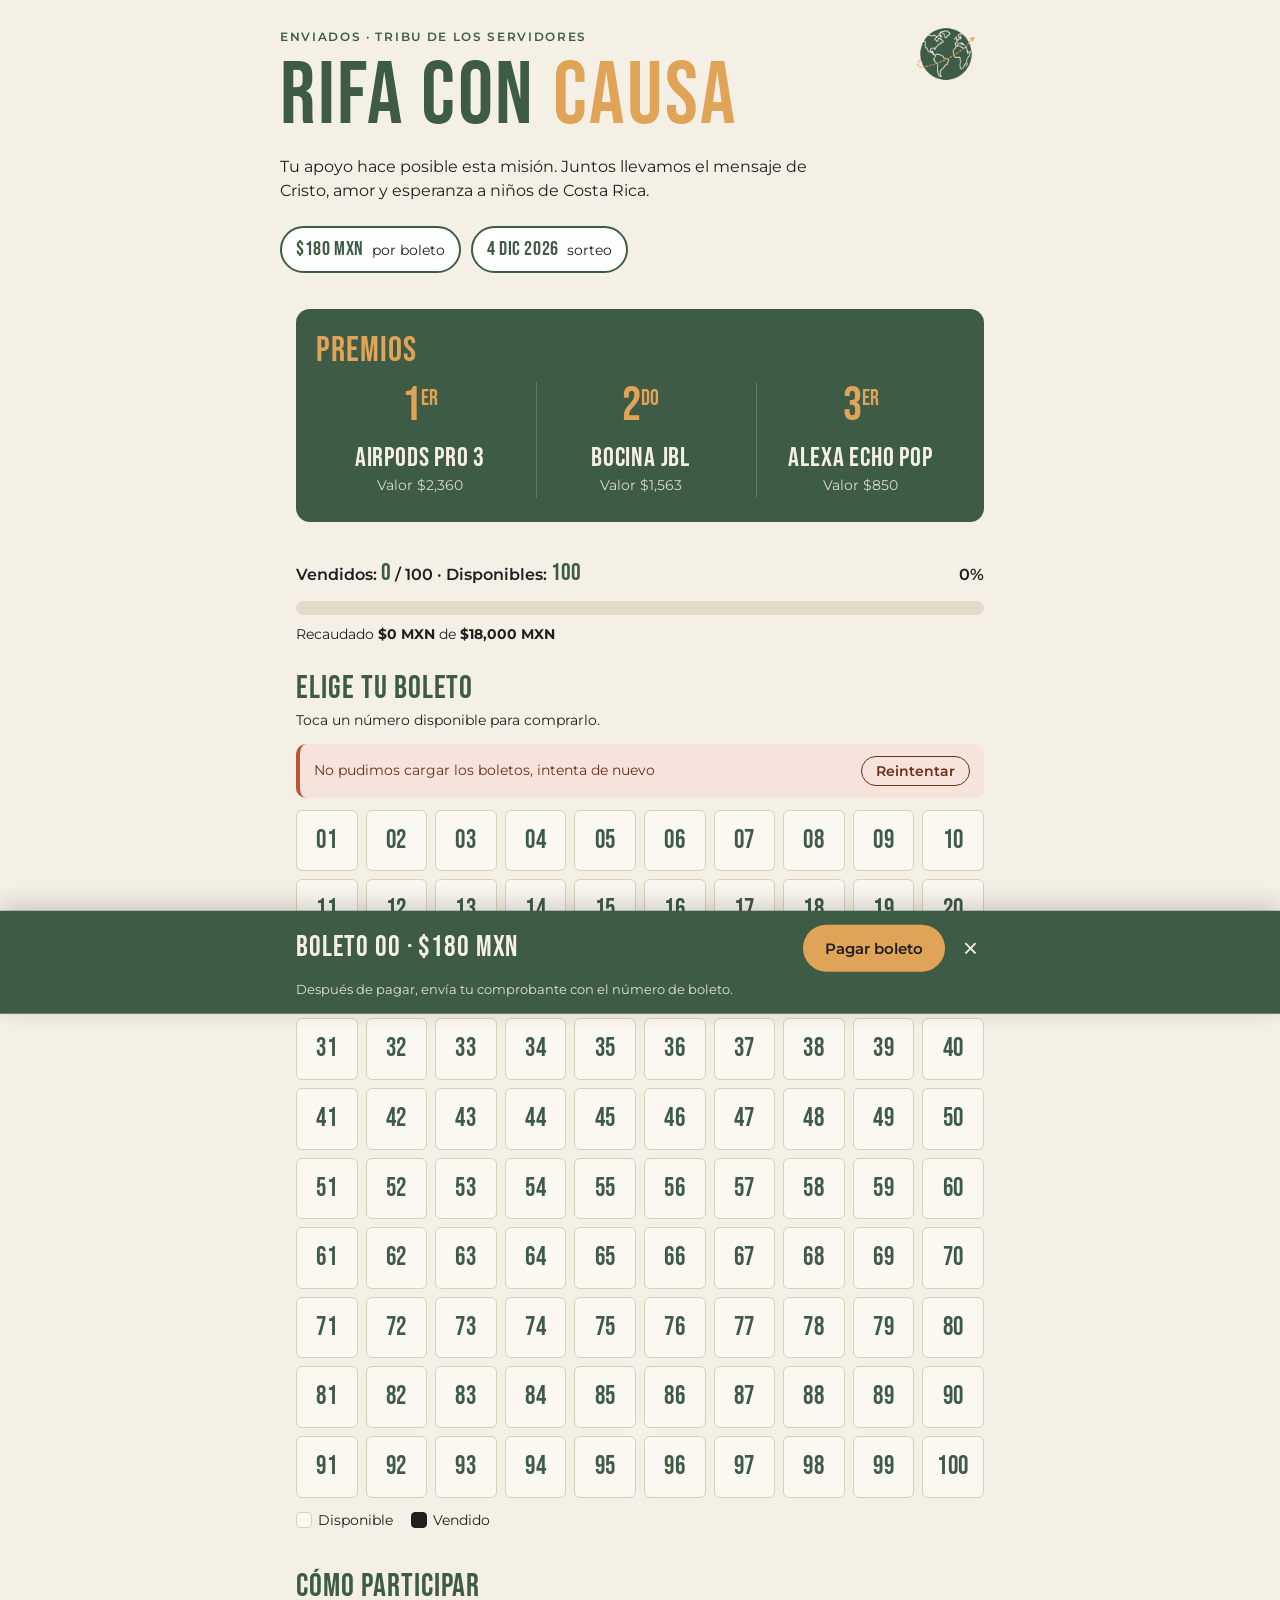
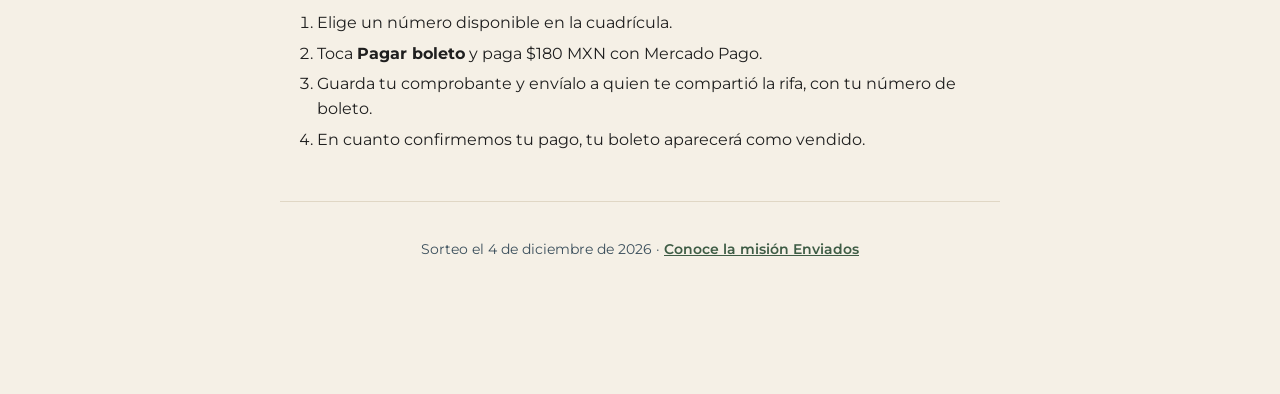
==== rifa/index.html @ 087f81c8 "Rifa con causa: página pública, panel de admin y Apps Script Co-Authored-By: Claude Opus 5.5 <norepl" ====
<!DOCTYPE html>
<html lang="es-MX">
<head>
  <meta charset="UTF-8">
  <meta name="viewport" content="width=device-width, initial-scale=1">
  <title>Rifa con causa | Enviados</title>
  <meta name="description" content="Compra tu boleto y apoya la misión Enviados a Costa Rica. Sorteo el 4 de diciembre de 2026.">
  <meta name="theme-color" content="#3E5C45">

  <link rel="icon" type="image/png" href="../assets/globo.png">
  <link rel="apple-touch-icon" href="../assets/apple-touch-icon.png">

  <!-- Datos para cuando se comparte el enlace en redes -->
  <meta property="og:title" content="Rifa con causa | Enviados">
  <meta property="og:description" content="Boletos de $180 MXN. AirPods Pro 3, bocina JBL y Alexa Echo Pop. Sorteo el 4 de diciembre de 2026.">
  <meta property="og:type" content="website">

  <!-- Tipografías del manual: Bebas Neue (títulos) y Montserrat (texto) -->
  <link rel="preconnect" href="https://fonts.googleapis.com">
  <link rel="preconnect" href="https://fonts.gstatic.com" crossorigin>
  <link href="https://fonts.googleapis.com/css2?family=Bebas+Neue&family=Montserrat:wght@400;600&display=swap" rel="stylesheet">

  <link rel="stylesheet" href="rifa.css">
</head>
<body data-modo="publico">

  <header class="encabezado contenedor">
    <img class="encabezado__logo" src="Enviados_Logo_RS.png" alt="Enviados" width="76" height="76">
    <div class="encabezado__textos">
      <p class="encabezado__etiqueta">Enviados · Tribu de los servidores</p>
      <h1>Rifa con <span>causa</span></h1>
    </div>
    <p class="encabezado__subtitulo">Tu apoyo hace posible esta misión. Juntos llevamos el mensaje de Cristo, amor y esperanza a niños de Costa Rica.</p>
    <ul class="datos-rapidos">
      <li><strong>$180 MXN</strong> por boleto</li>
      <li><strong>4 dic 2026</strong> sorteo</li>
    </ul>
  </header>

  <main class="contenedor">

    <!-- Premios -->
    <section class="premios" aria-labelledby="titulo-premios">
      <h2 id="titulo-premios">Premios</h2>
      <ol>
        <li class="premio">
          <span class="premio__lugar">1<sup>er</sup></span>
          <div>
            <span class="premio__nombre">AirPods Pro 3</span>
            <span class="premio__valor">Valor $2,360</span>
          </div>
        </li>
        <li class="premio">
          <span class="premio__lugar">2<sup>do</sup></span>
          <div>
            <span class="premio__nombre">Bocina JBL</span>
            <span class="premio__valor">Valor $1,563</span>
          </div>
        </li>
        <li class="premio">
          <span class="premio__lugar">3<sup>er</sup></span>
          <div>
            <span class="premio__nombre">Alexa Echo Pop</span>
            <span class="premio__valor">Valor $850</span>
          </div>
        </li>
      </ol>
    </section>

    <!-- Contador y progreso -->
    <section class="progreso" aria-label="Avance de la rifa">
      <div class="progreso__cifras">
        <span>Vendidos: <b id="vendidos">0</b> / 100 · Disponibles: <b id="disponibles">100</b></span>
        <span id="porcentaje">0%</span>
      </div>
      <div class="progreso__barra" id="barra" role="progressbar" aria-label="Recaudación hacia la meta" aria-valuemin="0" aria-valuemax="100" aria-valuenow="0">
        <div class="progreso__relleno" id="relleno"></div>
      </div>
      <p class="progreso__meta">Recaudado <strong id="recaudado">$0 MXN</strong> de <strong id="meta">$18,000 MXN</strong></p>
    </section>

    <!-- Boletos -->
    <section class="boletos" aria-labelledby="titulo-boletos">
      <h2 id="titulo-boletos">Elige tu boleto</h2>
      <p class="boletos__ayuda">Toca un número disponible para comprarlo.</p>

      <div class="aviso" id="aviso" role="status" hidden>
        <span id="aviso-texto"></span>
        <button type="button" class="btn btn--borde btn--chico" id="aviso-reintentar">Reintentar</button>
      </div>

      <div class="cuadricula" id="cuadricula" aria-busy="true"></div>

      <ul class="simbologia">
        <li><i></i> Disponible</li>
        <li><i class="vendido"></i> Vendido</li>
      </ul>
    </section>

    <!-- Cómo participar -->
    <section class="pasos" aria-labelledby="titulo-pasos">
      <h2 id="titulo-pasos">Cómo participar</h2>
      <ol>
        <li>Elige un número disponible en la cuadrícula.</li>
        <li>Toca <strong>Pagar boleto</strong> y paga $180 MXN con Mercado Pago.</li>
        <li>Guarda tu comprobante y envíalo a quien te compartió la rifa, con tu número de boleto.</li>
        <li>En cuanto confirmemos tu pago, tu boleto aparecerá como vendido.</li>
      </ol>
    </section>

  </main>

  <footer class="pie contenedor">
    <p>Sorteo el 4 de diciembre de 2026 · <a href="../">Conoce la misión Enviados</a></p>
  </footer>

  <!-- Barra que aparece al elegir un boleto -->
  <div class="seleccion" id="seleccion" aria-hidden="true" aria-live="polite">
    <div class="contenedor">
      <div class="seleccion__fila">
        <span class="seleccion__texto" id="seleccion-texto">Boleto 00 · $180 MXN</span>
        <a class="btn btn--pagar" id="pagar" href="#" target="_blank" rel="noopener">Pagar boleto</a>
        <button type="button" class="seleccion__cerrar" id="seleccion-cerrar" aria-label="Cerrar">×</button>
      </div>
      <p class="seleccion__nota">Después de pagar, envía tu comprobante con el número de boleto.</p>
    </div>
  </div>

  <script src="rifa.js"></script>
</body>
</html>
---- rifa/rifa.css ----
/* =========================================================
   Rifa con causa · Enviados Costa Rica
   Estilos compartidos (página pública y panel de administración)
   ========================================================= */

/* Colores de la marca (manual de identidad Enviados) */
:root {
  --verde-musgo: #3E5C45;  /* principal */
  --verde-oscuro: #2F4735; /* hover / bordes sobre verde */
  --crema: #F5F0E6;        /* fondo base */
  --crema-claro: #FBF8F2;  /* boletos disponibles */
  --dorado: #E0A458;       /* acentos */
  --azul-pizarra: #3B4F5C; /* secundario */
  --carbon: #1F1F1F;       /* texto y boletos vendidos */
  --terracota: #B5583A;    /* avisos */

  --fuente-titulos: "Bebas Neue", Impact, "Arial Narrow", sans-serif;
  --fuente-texto: "Montserrat", "Segoe UI", Arial, sans-serif;

  --ancho-max: 720px;
  --margen-lateral: 16px;
  --radio: 14px;
}

/* =========================================================
   Base
   ========================================================= */
*, *::before, *::after { box-sizing: border-box; }

html { -webkit-text-size-adjust: 100%; }

body {
  margin: 0;
  background: var(--crema);
  color: var(--carbon);
  font-family: var(--fuente-texto);
  font-size: 1rem;
  line-height: 1.55;
  overflow-x: hidden; /* sin scroll horizontal en celular */
}

img { max-width: 100%; height: auto; display: block; }

.contenedor {
  width: 100%;
  max-width: var(--ancho-max);
  margin: 0 auto;
  padding: 0 var(--margen-lateral);
}

h1, h2, h3 {
  font-family: var(--fuente-titulos);
  font-weight: 400;
  letter-spacing: 0.03em;
  line-height: 1;
  margin: 0;
}

/* Solo para lectores de pantalla */
.oculto {
  position: absolute;
  width: 1px; height: 1px;
  overflow: hidden;
  clip: rect(0 0 0 0);
  white-space: nowrap;
}

/* =========================================================
   Encabezado
   ========================================================= */
.encabezado {
  position: relative;
  padding: 28px 0 8px;
}

.encabezado__logo {
  position: absolute;
  top: 16px;
  right: var(--margen-lateral);
  width: 76px;
  height: 76px;
}

.encabezado__textos { padding-right: 88px; }

.encabezado__etiqueta {
  margin: 0 0 6px;
  font-size: 0.75rem;
  font-weight: 600;
  letter-spacing: 0.14em;
  text-transform: uppercase;
  color: var(--verde-musgo);
}

.encabezado h1 {
  font-size: clamp(3.2rem, 15vw, 5.5rem);
  color: var(--verde-musgo);
}

.encabezado h1 span { color: var(--dorado); }

.encabezado__subtitulo {
  margin: 14px 0 0;
  max-width: 34em;
  font-size: 1rem;
}

/* Datos rápidos: precio y fecha */
.datos-rapidos {
  display: flex;
  flex-wrap: wrap;
  gap: 10px;
  margin: 22px 0 0;
  padding: 0;
  list-style: none;
}

.datos-rapidos li {
  background: #fff;
  border: 2px solid var(--verde-musgo);
  border-radius: 999px;
  padding: 6px 14px;
  font-size: 0.9rem;
}

.datos-rapidos strong {
  font-family: var(--fuente-titulos);
  font-weight: 400;
  font-size: 1.25rem;
  letter-spacing: 0.03em;
  color: var(--verde-musgo);
  margin-right: 4px;
}

/* =========================================================
   Panel de premios (verde musgo, como el flyer)
   ========================================================= */
.premios {
  margin: 28px 0 0;
  background: var(--verde-musgo);
  color: var(--crema);
  border-radius: var(--radio);
  padding: 24px 20px;
}

.premios h2 {
  font-size: 2.2rem;
  color: var(--dorado);
  margin-bottom: 14px;
}

.premios ol {
  margin: 0;
  padding: 0;
  list-style: none;
  display: grid;
  gap: 12px;
}

.premio {
  display: grid;
  grid-template-columns: auto 1fr;
  align-items: center;
  gap: 14px;
  padding: 12px 0;
  border-top: 1px solid rgba(245, 240, 230, 0.2);
}

.premio:first-child { border-top: 0; padding-top: 0; }

.premio__lugar {
  font-family: var(--fuente-titulos);
  font-size: 3rem;
  line-height: 1;
  color: var(--dorado);
  min-width: 1.6em;
  text-align: center;
}

.premio__lugar sup { font-size: 0.45em; vertical-align: top; position: relative; top: 0.25em; }

.premio__nombre {
  display: block;
  font-family: var(--fuente-titulos);
  font-size: 1.7rem;
  letter-spacing: 0.03em;
  line-height: 1.05;
}

.premio__valor { font-size: 0.85rem; opacity: 0.85; }

/* En escritorio los tres premios van lado a lado */
@media (min-width: 640px) {
  .premios ol { grid-template-columns: repeat(3, 1fr); }
  .premio {
    grid-template-columns: 1fr;
    text-align: center;
    border-top: 0;
    border-left: 1px solid rgba(245, 240, 230, 0.2);
    padding: 0 8px;
  }
  .premio:first-child { border-left: 0; }
}

/* =========================================================
   Contador y barra de progreso
   ========================================================= */
.progreso { margin: 32px 0 0; }

.progreso__cifras {
  display: flex;
  flex-wrap: wrap;
  justify-content: space-between;
  align-items: baseline;
  gap: 4px 16px;
  font-weight: 600;
}

.progreso__cifras b { font-family: var(--fuente-titulos); font-weight: 400; font-size: 1.5rem; color: var(--verde-musgo); }

.progreso__barra {
  margin-top: 10px;
  height: 14px;
  background: #E4DCCB;
  border-radius: 999px;
  overflow: hidden;
}

.progreso__relleno {
  height: 100%;
  width: 0;
  background: var(--dorado);
  border-radius: 999px;
  transition: width 0.6s ease;
}

.progreso__meta { margin: 8px 0 0; font-size: 0.9rem; }

/* =========================================================
   Cuadrícula de boletos (10 x 10)
   ========================================================= */
.boletos { margin: 28px 0 0; }

.boletos h2 { font-size: 2rem; color: var(--verde-musgo); }

.boletos__ayuda { margin: 4px 0 12px; font-size: 0.9rem; }

.cuadricula {
  display: grid;
  grid-template-columns: repeat(10, minmax(0, 1fr));
  gap: clamp(3px, 1vw, 8px);
  transition: opacity 0.3s;
}

.cuadricula[aria-busy="true"] { opacity: 0.45; }

.boleto {
  appearance: none;
  aspect-ratio: 1;
  min-width: 0;
  padding: 0;
  border: 1.5px solid #D9CFBB;
  border-radius: 6px;
  background: var(--crema-claro);
  color: var(--verde-musgo);
  font-family: var(--fuente-titulos);
  font-size: clamp(0.95rem, 4.4vw, 1.6rem);
  letter-spacing: 0.02em;
  line-height: 1;
  cursor: pointer;
  position: relative;
  transition: transform 0.12s, background 0.12s, border-color 0.12s;
}

.boleto:hover:not(:disabled) { border-color: var(--verde-musgo); transform: translateY(-1px); }

.boleto:focus-visible { outline: 3px solid var(--dorado); outline-offset: 2px; }

.boleto:disabled { cursor: default; }

/* Vendido: negro con número blanco tachado */
.boleto--vendido {
  background: var(--carbon);
  border-color: var(--carbon);
  color: #fff;
}

.boleto--vendido span { opacity: 0.75; }

.boleto--vendido::after {
  content: "";
  position: absolute;
  left: 18%;
  right: 18%;
  top: 50%;
  height: 2px;
  background: var(--dorado);
  transform: rotate(-35deg);
}

.boleto--elegido {
  background: var(--dorado);
  border-color: var(--dorado);
  color: var(--carbon);
}

/* Simbología */
.simbologia {
  display: flex;
  gap: 18px;
  margin: 12px 0 0;
  padding: 0;
  list-style: none;
  font-size: 0.85rem;
}

.simbologia li { display: flex; align-items: center; gap: 6px; }

.simbologia i {
  width: 16px; height: 16px;
  border-radius: 4px;
  border: 1.5px solid #D9CFBB;
  background: var(--crema-claro);
}

.simbologia i.vendido { background: var(--carbon); border-color: var(--carbon); }

/* =========================================================
   Avisos (error de carga, etc.)
   ========================================================= */
.aviso {
  margin: 0 0 12px;
  padding: 12px 14px;
  border-radius: 10px;
  background: #F6E3DC;
  border-left: 4px solid var(--terracota);
  color: #6E2E1B;
  font-size: 0.9rem;
  display: flex;
  flex-wrap: wrap;
  align-items: center;
  justify-content: space-between;
  gap: 8px;
}

.aviso[hidden] { display: none; }

.aviso--ok { background: #E3EBE4; border-left-color: var(--verde-musgo); color: var(--verde-oscuro); }

/* =========================================================
   Botones
   ========================================================= */
.btn {
  appearance: none;
  border: 0;
  border-radius: 999px;
  padding: 12px 22px;
  font-family: var(--fuente-texto);
  font-weight: 600;
  font-size: 0.95rem;
  cursor: pointer;
  text-decoration: none;
  display: inline-flex;
  align-items: center;
  justify-content: center;
  gap: 8px;
}

.btn--pagar { background: var(--dorado); color: var(--carbon); }
.btn--pagar:hover { background: #D39445; }

.btn--verde { background: var(--verde-musgo); color: var(--crema); }
.btn--verde:hover { background: var(--verde-oscuro); }

.btn--borde { background: transparent; color: inherit; border: 1.5px solid currentColor; }

.btn--peligro { background: var(--terracota); color: #fff; }

.btn--chico { padding: 6px 14px; font-size: 0.85rem; }

.btn:disabled { opacity: 0.6; cursor: wait; }

/* =========================================================
   Barra de selección (página pública)
   ========================================================= */
.seleccion {
  position: fixed;
  left: 0; right: 0; bottom: 0;
  z-index: 10;
  background: var(--verde-musgo);
  color: var(--crema);
  box-shadow: 0 -6px 24px rgba(0, 0, 0, 0.18);
  padding: 14px 0 calc(14px + env(safe-area-inset-bottom));
  transform: translateY(110%);
  transition: transform 0.25s ease;
}

.seleccion.abierta { transform: none; }

.seleccion__fila {
  display: flex;
  align-items: center;
  gap: 12px;
}

.seleccion__texto {
  flex: 1;
  min-width: 0;
  font-family: var(--fuente-titulos);
  font-size: 1.8rem;
  letter-spacing: 0.03em;
  line-height: 1;
}

.seleccion__cerrar {
  appearance: none;
  background: transparent;
  border: 0;
  color: var(--crema);
  font-size: 1.6rem;
  line-height: 1;
  padding: 4px 6px;
  cursor: pointer;
}

.seleccion__nota { margin: 8px 0 0; font-size: 0.8rem; opacity: 0.9; }

/* =========================================================
   Cómo participar y pie
   ========================================================= */
.pasos { margin: 40px 0 0; }

.pasos h2 { font-size: 2rem; color: var(--verde-musgo); margin-bottom: 8px; }

.pasos ol { margin: 0; padding-left: 1.3em; }

.pasos li { margin: 6px 0; }

.pie {
  margin-top: 48px;
  padding: 24px 0 120px; /* espacio para la barra de selección */
  border-top: 1px solid #E0D7C5;
  font-size: 0.85rem;
  text-align: center;
  color: var(--azul-pizarra);
}

.pie a { color: var(--verde-musgo); font-weight: 600; }

/* =========================================================
   Panel de administración
   ========================================================= */
.login {
  max-width: 360px;
  margin: 40px auto 0;
  background: #fff;
  border-radius: var(--radio);
  padding: 24px 20px;
  box-shadow: 0 4px 20px rgba(31, 31, 31, 0.06);
}

.login h2 { font-size: 2rem; color: var(--verde-musgo); margin-bottom: 12px; }

.campo { display: block; margin: 0 0 14px; }

.campo span { display: block; font-size: 0.85rem; font-weight: 600; margin-bottom: 4px; }

.campo input {
  width: 100%;
  padding: 11px 12px;
  border: 1.5px solid #CFC4AE;
  border-radius: 10px;
  font: inherit;
  background: #fff;
  color: var(--carbon);
}

.campo input:focus { outline: none; border-color: var(--verde-musgo); box-shadow: 0 0 0 3px rgba(62, 92, 69, 0.15); }

.error-form { color: var(--terracota); font-size: 0.85rem; margin: 0 0 12px; min-height: 1.2em; }

.barra-admin {
  display: flex;
  flex-wrap: wrap;
  align-items: center;
  justify-content: space-between;
  gap: 8px;
  margin: 18px 0 0;
  padding: 10px 14px;
  background: var(--azul-pizarra);
  color: var(--crema);
  border-radius: 10px;
  font-size: 0.9rem;
}

/* Lista de compradores */
.compradores { margin: 36px 0 0; }

.compradores h2 { font-size: 2rem; color: var(--verde-musgo); margin-bottom: 10px; }

.tabla {
  width: 100%;
  border-collapse: collapse;
  font-size: 0.9rem;
  background: #fff;
  border-radius: 10px;
  overflow: hidden;
}

.tabla th, .tabla td { padding: 9px 10px; text-align: left; border-bottom: 1px solid #EEE7D8; vertical-align: top; }

.tabla th { background: var(--verde-musgo); color: var(--crema); font-weight: 600; font-size: 0.8rem; text-transform: uppercase; letter-spacing: 0.06em; }

.tabla td:first-child { font-family: var(--fuente-titulos); font-size: 1.2rem; color: var(--verde-musgo); white-space: nowrap; }

.tabla__tel { display: block; font-size: 0.8rem; color: var(--azul-pizarra); }

.tabla__vacia { text-align: center; color: var(--azul-pizarra); padding: 18px; }

/* Ventana para vender / editar / liberar */
.ventana {
  width: min(420px, calc(100vw - 32px));
  border: 0;
  border-radius: var(--radio);
  padding: 22px 20px;
  background: var(--crema);
  color: var(--carbon);
  box-shadow: 0 20px 60px rgba(0, 0, 0, 0.3);
}

.ventana::backdrop { background: rgba(31, 31, 31, 0.55); }

.ventana h2 { font-size: 2.2rem; color: var(--verde-musgo); margin-bottom: 4px; }

.ventana__info { margin: 0 0 16px; font-size: 0.85rem; color: var(--azul-pizarra); }

.ventana__botones { display: flex; flex-wrap: wrap; gap: 8px; justify-content: flex-end; }

.ventana__botones .btn--peligro { margin-right: auto; }

@media (prefers-reduced-motion: reduce) {
  * { transition: none !important; }
}
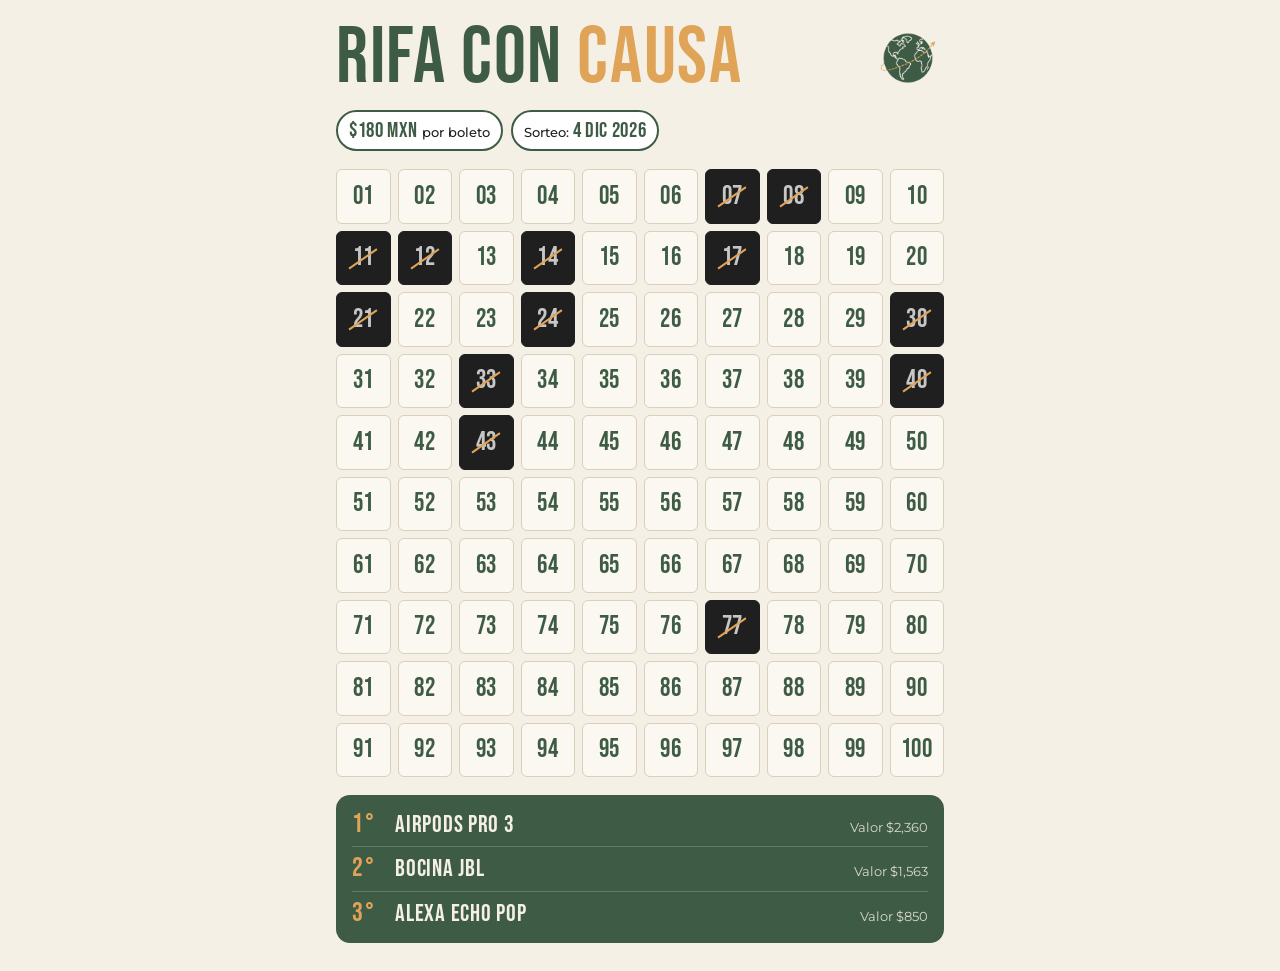
==== commit 45c9a9a1: "Rifa: página solo con cuadrícula, precio, fecha y premios; 13 vendidos Co-Authored-By: Claude Opus 5" ====
--- a/rifa/index.html
+++ b/rifa/index.html
@@ -4,128 +4,45 @@
   <meta charset="UTF-8">
   <meta name="viewport" content="width=device-width, initial-scale=1">
   <title>Rifa con causa | Enviados</title>
-  <meta name="description" content="Compra tu boleto y apoya la misión Enviados a Costa Rica. Sorteo el 4 de diciembre de 2026.">
+  <meta name="description" content="Boletos de la rifa con causa de Enviados. Sorteo el 4 de diciembre de 2026.">
   <meta name="theme-color" content="#3E5C45">
 
   <link rel="icon" type="image/png" href="../assets/globo.png">
   <link rel="apple-touch-icon" href="../assets/apple-touch-icon.png">
 
-  <!-- Datos para cuando se comparte el enlace en redes -->
-  <meta property="og:title" content="Rifa con causa | Enviados">
-  <meta property="og:description" content="Boletos de $180 MXN. AirPods Pro 3, bocina JBL y Alexa Echo Pop. Sorteo el 4 de diciembre de 2026.">
-  <meta property="og:type" content="website">
-
   <!-- Tipografías del manual: Bebas Neue (títulos) y Montserrat (texto) -->
   <link rel="preconnect" href="https://fonts.googleapis.com">
   <link rel="preconnect" href="https://fonts.gstatic.com" crossorigin>
-  <link href="https://fonts.googleapis.com/css2?family=Bebas+Neue&family=Montserrat:wght@400;600&display=swap" rel="stylesheet">
+  <link href="https://fonts.googleapis.com/css2?family=Bebas+Neue&family=Montserrat:wght@500;600&display=swap" rel="stylesheet">
 
   <link rel="stylesheet" href="rifa.css">
 </head>
-<body data-modo="publico">
-
-  <header class="encabezado contenedor">
-    <img class="encabezado__logo" src="Enviados_Logo_RS.png" alt="Enviados" width="76" height="76">
-    <div class="encabezado__textos">
-      <p class="encabezado__etiqueta">Enviados · Tribu de los servidores</p>
-      <h1>Rifa con <span>causa</span></h1>
-    </div>
-    <p class="encabezado__subtitulo">Tu apoyo hace posible esta misión. Juntos llevamos el mensaje de Cristo, amor y esperanza a niños de Costa Rica.</p>
-    <ul class="datos-rapidos">
-      <li><strong>$180 MXN</strong> por boleto</li>
-      <li><strong>4 dic 2026</strong> sorteo</li>
-    </ul>
-  </header>
-
+<body>
   <main class="contenedor">
 
-    <!-- Premios -->
-    <section class="premios" aria-labelledby="titulo-premios">
-      <h2 id="titulo-premios">Premios</h2>
+    <header class="encabezado">
+      <h1>Rifa con <span>causa</span></h1>
+      <img class="encabezado__logo" src="Enviados_Logo_RS.png" alt="Enviados" width="72" height="72">
+    </header>
+
+    <ul class="datos">
+      <li><strong>$180 MXN</strong> por boleto</li>
+      <li>Sorteo: <strong>4 dic 2026</strong></li>
+    </ul>
+
+    <!-- Los vendidos salen de la lista VENDIDOS en rifa.js -->
+    <div class="cuadricula" id="cuadricula" aria-label="Boletos de la rifa"></div>
+
+    <section class="premios" aria-label="Premios">
       <ol>
-        <li class="premio">
-          <span class="premio__lugar">1<sup>er</sup></span>
-          <div>
-            <span class="premio__nombre">AirPods Pro 3</span>
-            <span class="premio__valor">Valor $2,360</span>
-          </div>
-        </li>
-        <li class="premio">
-          <span class="premio__lugar">2<sup>do</sup></span>
-          <div>
-            <span class="premio__nombre">Bocina JBL</span>
-            <span class="premio__valor">Valor $1,563</span>
-          </div>
-        </li>
-        <li class="premio">
-          <span class="premio__lugar">3<sup>er</sup></span>
-          <div>
-            <span class="premio__nombre">Alexa Echo Pop</span>
-            <span class="premio__valor">Valor $850</span>
-          </div>
-        </li>
-      </ol>
-    </section>
-
-    <!-- Contador y progreso -->
-    <section class="progreso" aria-label="Avance de la rifa">
-      <div class="progreso__cifras">
-        <span>Vendidos: <b id="vendidos">0</b> / 100 · Disponibles: <b id="disponibles">100</b></span>
-        <span id="porcentaje">0%</span>
-      </div>
-      <div class="progreso__barra" id="barra" role="progressbar" aria-label="Recaudación hacia la meta" aria-valuemin="0" aria-valuemax="100" aria-valuenow="0">
-        <div class="progreso__relleno" id="relleno"></div>
-      </div>
-      <p class="progreso__meta">Recaudado <strong id="recaudado">$0 MXN</strong> de <strong id="meta">$18,000 MXN</strong></p>
-    </section>
-
-    <!-- Boletos -->
-    <section class="boletos" aria-labelledby="titulo-boletos">
-      <h2 id="titulo-boletos">Elige tu boleto</h2>
-      <p class="boletos__ayuda">Toca un número disponible para comprarlo.</p>
-
-      <div class="aviso" id="aviso" role="status" hidden>
-        <span id="aviso-texto"></span>
-        <button type="button" class="btn btn--borde btn--chico" id="aviso-reintentar">Reintentar</button>
-      </div>
-
-      <div class="cuadricula" id="cuadricula" aria-busy="true"></div>
-
-      <ul class="simbologia">
-        <li><i></i> Disponible</li>
-        <li><i class="vendido"></i> Vendido</li>
-      </ul>
-    </section>
-
-    <!-- Cómo participar -->
-    <section class="pasos" aria-labelledby="titulo-pasos">
-      <h2 id="titulo-pasos">Cómo participar</h2>
-      <ol>
-        <li>Elige un número disponible en la cuadrícula.</li>
-        <li>Toca <strong>Pagar boleto</strong> y paga $180 MXN con Mercado Pago.</li>
-        <li>Guarda tu comprobante y envíalo a quien te compartió la rifa, con tu número de boleto.</li>
-        <li>En cuanto confirmemos tu pago, tu boleto aparecerá como vendido.</li>
+        <li><span class="premio__lugar">1°</span><span class="premio__nombre">AirPods Pro 3</span><span class="premio__valor">Valor $2,360</span></li>
+        <li><span class="premio__lugar">2°</span><span class="premio__nombre">Bocina JBL</span><span class="premio__valor">Valor $1,563</span></li>
+        <li><span class="premio__lugar">3°</span><span class="premio__nombre">Alexa Echo Pop</span><span class="premio__valor">Valor $850</span></li>
       </ol>
     </section>
 
   </main>
 
-  <footer class="pie contenedor">
-    <p>Sorteo el 4 de diciembre de 2026 · <a href="../">Conoce la misión Enviados</a></p>
-  </footer>
-
-  <!-- Barra que aparece al elegir un boleto -->
-  <div class="seleccion" id="seleccion" aria-hidden="true" aria-live="polite">
-    <div class="contenedor">
-      <div class="seleccion__fila">
-        <span class="seleccion__texto" id="seleccion-texto">Boleto 00 · $180 MXN</span>
-        <a class="btn btn--pagar" id="pagar" href="#" target="_blank" rel="noopener">Pagar boleto</a>
-        <button type="button" class="seleccion__cerrar" id="seleccion-cerrar" aria-label="Cerrar">×</button>
-      </div>
-      <p class="seleccion__nota">Después de pagar, envía tu comprobante con el número de boleto.</p>
-    </div>
-  </div>
-
   <script src="rifa.js"></script>
 </body>
 </html>
--- a/rifa/rifa.css
+++ b/rifa/rifa.css
@@ -1,30 +1,22 @@
 /* =========================================================
    Rifa con causa · Enviados Costa Rica
-   Estilos compartidos (página pública y panel de administración)
+   Página de una sola vista, pensada para mandarse como captura.
    ========================================================= */
 
 /* Colores de la marca (manual de identidad Enviados) */
 :root {
-  --verde-musgo: #3E5C45;  /* principal */
-  --verde-oscuro: #2F4735; /* hover / bordes sobre verde */
-  --crema: #F5F0E6;        /* fondo base */
-  --crema-claro: #FBF8F2;  /* boletos disponibles */
-  --dorado: #E0A458;       /* acentos */
-  --azul-pizarra: #3B4F5C; /* secundario */
-  --carbon: #1F1F1F;       /* texto y boletos vendidos */
-  --terracota: #B5583A;    /* avisos */
+  --verde-musgo: #3E5C45;
+  --crema: #F5F0E6;
+  --crema-claro: #FBF8F2;
+  --dorado: #E0A458;
+  --azul-pizarra: #3B4F5C;
+  --carbon: #1F1F1F;
+  --borde: #D9CFBB;
 
   --fuente-titulos: "Bebas Neue", Impact, "Arial Narrow", sans-serif;
   --fuente-texto: "Montserrat", "Segoe UI", Arial, sans-serif;
-
-  --ancho-max: 720px;
-  --margen-lateral: 16px;
-  --radio: 14px;
 }
 
-/* =========================================================
-   Base
-   ========================================================= */
 *, *::before, *::after { box-sizing: border-box; }
 
 html { -webkit-text-size-adjust: 100%; }
@@ -34,232 +26,78 @@
   background: var(--crema);
   color: var(--carbon);
   font-family: var(--fuente-texto);
-  font-size: 1rem;
-  line-height: 1.55;
-  overflow-x: hidden; /* sin scroll horizontal en celular */
+  line-height: 1.4;
+  overflow-x: hidden;
 }
-
-img { max-width: 100%; height: auto; display: block; }
 
 .contenedor {
   width: 100%;
-  max-width: var(--ancho-max);
+  max-width: 640px;
   margin: 0 auto;
-  padding: 0 var(--margen-lateral);
+  padding: 20px 16px 28px;
 }
 
-h1, h2, h3 {
-  font-family: var(--fuente-titulos);
-  font-weight: 400;
-  letter-spacing: 0.03em;
-  line-height: 1;
-  margin: 0;
-}
-
-/* Solo para lectores de pantalla */
-.oculto {
-  position: absolute;
-  width: 1px; height: 1px;
-  overflow: hidden;
-  clip: rect(0 0 0 0);
-  white-space: nowrap;
-}
-
-/* =========================================================
-   Encabezado
-   ========================================================= */
+/* Título y logo */
 .encabezado {
-  position: relative;
-  padding: 28px 0 8px;
-}
-
-.encabezado__logo {
-  position: absolute;
-  top: 16px;
-  right: var(--margen-lateral);
-  width: 76px;
-  height: 76px;
-}
-
-.encabezado__textos { padding-right: 88px; }
-
-.encabezado__etiqueta {
-  margin: 0 0 6px;
-  font-size: 0.75rem;
-  font-weight: 600;
-  letter-spacing: 0.14em;
-  text-transform: uppercase;
-  color: var(--verde-musgo);
+  display: flex;
+  align-items: center;
+  justify-content: space-between;
+  gap: 12px;
 }
 
 .encabezado h1 {
-  font-size: clamp(3.2rem, 15vw, 5.5rem);
+  margin: 0;
+  font-family: var(--fuente-titulos);
+  font-weight: 400;
+  font-size: clamp(3rem, 14vw, 5rem);
+  line-height: 0.95;
+  letter-spacing: 0.02em;
   color: var(--verde-musgo);
 }
 
 .encabezado h1 span { color: var(--dorado); }
 
-.encabezado__subtitulo {
-  margin: 14px 0 0;
-  max-width: 34em;
-  font-size: 1rem;
+.encabezado__logo { width: 72px; height: 72px; flex-shrink: 0; }
+
+/* Precio y fecha */
+.datos {
+  display: flex;
+  flex-wrap: wrap;
+  gap: 8px;
+  margin: 14px 0 18px;
+  padding: 0;
+  list-style: none;
+  font-size: 0.8rem;
+  font-weight: 500;
 }
 
-/* Datos rápidos: precio y fecha */
-.datos-rapidos {
-  display: flex;
-  flex-wrap: wrap;
-  gap: 10px;
-  margin: 22px 0 0;
-  padding: 0;
-  list-style: none;
-}
-
-.datos-rapidos li {
+.datos li {
   background: #fff;
   border: 2px solid var(--verde-musgo);
   border-radius: 999px;
-  padding: 6px 14px;
-  font-size: 0.9rem;
+  padding: 4px 11px;
 }
 
-.datos-rapidos strong {
+.datos strong {
   font-family: var(--fuente-titulos);
   font-weight: 400;
-  font-size: 1.25rem;
+  font-size: 1.3rem;
   letter-spacing: 0.03em;
   color: var(--verde-musgo);
-  margin-right: 4px;
 }
 
-/* =========================================================
-   Panel de premios (verde musgo, como el flyer)
-   ========================================================= */
-.premios {
-  margin: 28px 0 0;
-  background: var(--verde-musgo);
-  color: var(--crema);
-  border-radius: var(--radio);
-  padding: 24px 20px;
-}
-
-.premios h2 {
-  font-size: 2.2rem;
-  color: var(--dorado);
-  margin-bottom: 14px;
-}
-
-.premios ol {
-  margin: 0;
-  padding: 0;
-  list-style: none;
-  display: grid;
-  gap: 12px;
-}
-
-.premio {
-  display: grid;
-  grid-template-columns: auto 1fr;
-  align-items: center;
-  gap: 14px;
-  padding: 12px 0;
-  border-top: 1px solid rgba(245, 240, 230, 0.2);
-}
-
-.premio:first-child { border-top: 0; padding-top: 0; }
-
-.premio__lugar {
-  font-family: var(--fuente-titulos);
-  font-size: 3rem;
-  line-height: 1;
-  color: var(--dorado);
-  min-width: 1.6em;
-  text-align: center;
-}
-
-.premio__lugar sup { font-size: 0.45em; vertical-align: top; position: relative; top: 0.25em; }
-
-.premio__nombre {
-  display: block;
-  font-family: var(--fuente-titulos);
-  font-size: 1.7rem;
-  letter-spacing: 0.03em;
-  line-height: 1.05;
-}
-
-.premio__valor { font-size: 0.85rem; opacity: 0.85; }
-
-/* En escritorio los tres premios van lado a lado */
-@media (min-width: 640px) {
-  .premios ol { grid-template-columns: repeat(3, 1fr); }
-  .premio {
-    grid-template-columns: 1fr;
-    text-align: center;
-    border-top: 0;
-    border-left: 1px solid rgba(245, 240, 230, 0.2);
-    padding: 0 8px;
-  }
-  .premio:first-child { border-left: 0; }
-}
-
-/* =========================================================
-   Contador y barra de progreso
-   ========================================================= */
-.progreso { margin: 32px 0 0; }
-
-.progreso__cifras {
-  display: flex;
-  flex-wrap: wrap;
-  justify-content: space-between;
-  align-items: baseline;
-  gap: 4px 16px;
-  font-weight: 600;
-}
-
-.progreso__cifras b { font-family: var(--fuente-titulos); font-weight: 400; font-size: 1.5rem; color: var(--verde-musgo); }
-
-.progreso__barra {
-  margin-top: 10px;
-  height: 14px;
-  background: #E4DCCB;
-  border-radius: 999px;
-  overflow: hidden;
-}
-
-.progreso__relleno {
-  height: 100%;
-  width: 0;
-  background: var(--dorado);
-  border-radius: 999px;
-  transition: width 0.6s ease;
-}
-
-.progreso__meta { margin: 8px 0 0; font-size: 0.9rem; }
-
-/* =========================================================
-   Cuadrícula de boletos (10 x 10)
-   ========================================================= */
-.boletos { margin: 28px 0 0; }
-
-.boletos h2 { font-size: 2rem; color: var(--verde-musgo); }
-
-.boletos__ayuda { margin: 4px 0 12px; font-size: 0.9rem; }
-
+/* Cuadrícula 10 x 10 */
 .cuadricula {
   display: grid;
   grid-template-columns: repeat(10, minmax(0, 1fr));
-  gap: clamp(3px, 1vw, 8px);
-  transition: opacity 0.3s;
+  gap: clamp(3px, 1vw, 7px);
 }
 
-.cuadricula[aria-busy="true"] { opacity: 0.45; }
-
 .boleto {
-  appearance: none;
   aspect-ratio: 1;
-  min-width: 0;
-  padding: 0;
-  border: 1.5px solid #D9CFBB;
+  display: grid;
+  place-items: center;
+  border: 1.5px solid var(--borde);
   border-radius: 6px;
   background: var(--crema-claro);
   color: var(--verde-musgo);
@@ -267,25 +105,15 @@
   font-size: clamp(0.95rem, 4.4vw, 1.6rem);
   letter-spacing: 0.02em;
   line-height: 1;
-  cursor: pointer;
   position: relative;
-  transition: transform 0.12s, background 0.12s, border-color 0.12s;
 }
 
-.boleto:hover:not(:disabled) { border-color: var(--verde-musgo); transform: translateY(-1px); }
-
-.boleto:focus-visible { outline: 3px solid var(--dorado); outline-offset: 2px; }
-
-.boleto:disabled { cursor: default; }
-
-/* Vendido: negro con número blanco tachado */
+/* Vendido: negro con el número tachado */
 .boleto--vendido {
   background: var(--carbon);
   border-color: var(--carbon);
-  color: #fff;
+  color: rgba(255, 255, 255, 0.75);
 }
-
-.boleto--vendido span { opacity: 0.75; }
 
 .boleto--vendido::after {
   content: "";
@@ -298,246 +126,37 @@
   transform: rotate(-35deg);
 }
 
-.boleto--elegido {
-  background: var(--dorado);
-  border-color: var(--dorado);
-  color: var(--carbon);
+/* Premios */
+.premios {
+  margin-top: 18px;
+  background: var(--verde-musgo);
+  color: var(--crema);
+  border-radius: 14px;
+  padding: 8px 16px;
 }
 
-/* Simbología */
-.simbologia {
-  display: flex;
-  gap: 18px;
-  margin: 12px 0 0;
-  padding: 0;
-  list-style: none;
-  font-size: 0.85rem;
+.premios ol { margin: 0; padding: 0; list-style: none; }
+
+.premios li {
+  display: grid;
+  grid-template-columns: 2.2rem 1fr auto;
+  align-items: baseline;
+  gap: 8px;
+  padding: 8px 0;
+  border-top: 1px solid rgba(245, 240, 230, 0.2);
 }
 
-.simbologia li { display: flex; align-items: center; gap: 6px; }
+.premios li:first-child { border-top: 0; }
 
-.simbologia i {
-  width: 16px; height: 16px;
-  border-radius: 4px;
-  border: 1.5px solid #D9CFBB;
-  background: var(--crema-claro);
-}
-
-.simbologia i.vendido { background: var(--carbon); border-color: var(--carbon); }
-
-/* =========================================================
-   Avisos (error de carga, etc.)
-   ========================================================= */
-.aviso {
-  margin: 0 0 12px;
-  padding: 12px 14px;
-  border-radius: 10px;
-  background: #F6E3DC;
-  border-left: 4px solid var(--terracota);
-  color: #6E2E1B;
-  font-size: 0.9rem;
-  display: flex;
-  flex-wrap: wrap;
-  align-items: center;
-  justify-content: space-between;
-  gap: 8px;
-}
-
-.aviso[hidden] { display: none; }
-
-.aviso--ok { background: #E3EBE4; border-left-color: var(--verde-musgo); color: var(--verde-oscuro); }
-
-/* =========================================================
-   Botones
-   ========================================================= */
-.btn {
-  appearance: none;
-  border: 0;
-  border-radius: 999px;
-  padding: 12px 22px;
-  font-family: var(--fuente-texto);
-  font-weight: 600;
-  font-size: 0.95rem;
-  cursor: pointer;
-  text-decoration: none;
-  display: inline-flex;
-  align-items: center;
-  justify-content: center;
-  gap: 8px;
-}
-
-.btn--pagar { background: var(--dorado); color: var(--carbon); }
-.btn--pagar:hover { background: #D39445; }
-
-.btn--verde { background: var(--verde-musgo); color: var(--crema); }
-.btn--verde:hover { background: var(--verde-oscuro); }
-
-.btn--borde { background: transparent; color: inherit; border: 1.5px solid currentColor; }
-
-.btn--peligro { background: var(--terracota); color: #fff; }
-
-.btn--chico { padding: 6px 14px; font-size: 0.85rem; }
-
-.btn:disabled { opacity: 0.6; cursor: wait; }
-
-/* =========================================================
-   Barra de selección (página pública)
-   ========================================================= */
-.seleccion {
-  position: fixed;
-  left: 0; right: 0; bottom: 0;
-  z-index: 10;
-  background: var(--verde-musgo);
-  color: var(--crema);
-  box-shadow: 0 -6px 24px rgba(0, 0, 0, 0.18);
-  padding: 14px 0 calc(14px + env(safe-area-inset-bottom));
-  transform: translateY(110%);
-  transition: transform 0.25s ease;
-}
-
-.seleccion.abierta { transform: none; }
-
-.seleccion__fila {
-  display: flex;
-  align-items: center;
-  gap: 12px;
-}
-
-.seleccion__texto {
-  flex: 1;
-  min-width: 0;
+.premio__lugar,
+.premio__nombre {
   font-family: var(--fuente-titulos);
-  font-size: 1.8rem;
   letter-spacing: 0.03em;
   line-height: 1;
 }
 
-.seleccion__cerrar {
-  appearance: none;
-  background: transparent;
-  border: 0;
-  color: var(--crema);
-  font-size: 1.6rem;
-  line-height: 1;
-  padding: 4px 6px;
-  cursor: pointer;
-}
+.premio__lugar { font-size: 1.7rem; color: var(--dorado); }
 
-.seleccion__nota { margin: 8px 0 0; font-size: 0.8rem; opacity: 0.9; }
+.premio__nombre { font-size: 1.5rem; }
 
-/* =========================================================
-   Cómo participar y pie
-   ========================================================= */
-.pasos { margin: 40px 0 0; }
-
-.pasos h2 { font-size: 2rem; color: var(--verde-musgo); margin-bottom: 8px; }
-
-.pasos ol { margin: 0; padding-left: 1.3em; }
-
-.pasos li { margin: 6px 0; }
-
-.pie {
-  margin-top: 48px;
-  padding: 24px 0 120px; /* espacio para la barra de selección */
-  border-top: 1px solid #E0D7C5;
-  font-size: 0.85rem;
-  text-align: center;
-  color: var(--azul-pizarra);
-}
-
-.pie a { color: var(--verde-musgo); font-weight: 600; }
-
-/* =========================================================
-   Panel de administración
-   ========================================================= */
-.login {
-  max-width: 360px;
-  margin: 40px auto 0;
-  background: #fff;
-  border-radius: var(--radio);
-  padding: 24px 20px;
-  box-shadow: 0 4px 20px rgba(31, 31, 31, 0.06);
-}
-
-.login h2 { font-size: 2rem; color: var(--verde-musgo); margin-bottom: 12px; }
-
-.campo { display: block; margin: 0 0 14px; }
-
-.campo span { display: block; font-size: 0.85rem; font-weight: 600; margin-bottom: 4px; }
-
-.campo input {
-  width: 100%;
-  padding: 11px 12px;
-  border: 1.5px solid #CFC4AE;
-  border-radius: 10px;
-  font: inherit;
-  background: #fff;
-  color: var(--carbon);
-}
-
-.campo input:focus { outline: none; border-color: var(--verde-musgo); box-shadow: 0 0 0 3px rgba(62, 92, 69, 0.15); }
-
-.error-form { color: var(--terracota); font-size: 0.85rem; margin: 0 0 12px; min-height: 1.2em; }
-
-.barra-admin {
-  display: flex;
-  flex-wrap: wrap;
-  align-items: center;
-  justify-content: space-between;
-  gap: 8px;
-  margin: 18px 0 0;
-  padding: 10px 14px;
-  background: var(--azul-pizarra);
-  color: var(--crema);
-  border-radius: 10px;
-  font-size: 0.9rem;
-}
-
-/* Lista de compradores */
-.compradores { margin: 36px 0 0; }
-
-.compradores h2 { font-size: 2rem; color: var(--verde-musgo); margin-bottom: 10px; }
-
-.tabla {
-  width: 100%;
-  border-collapse: collapse;
-  font-size: 0.9rem;
-  background: #fff;
-  border-radius: 10px;
-  overflow: hidden;
-}
-
-.tabla th, .tabla td { padding: 9px 10px; text-align: left; border-bottom: 1px solid #EEE7D8; vertical-align: top; }
-
-.tabla th { background: var(--verde-musgo); color: var(--crema); font-weight: 600; font-size: 0.8rem; text-transform: uppercase; letter-spacing: 0.06em; }
-
-.tabla td:first-child { font-family: var(--fuente-titulos); font-size: 1.2rem; color: var(--verde-musgo); white-space: nowrap; }
-
-.tabla__tel { display: block; font-size: 0.8rem; color: var(--azul-pizarra); }
-
-.tabla__vacia { text-align: center; color: var(--azul-pizarra); padding: 18px; }
-
-/* Ventana para vender / editar / liberar */
-.ventana {
-  width: min(420px, calc(100vw - 32px));
-  border: 0;
-  border-radius: var(--radio);
-  padding: 22px 20px;
-  background: var(--crema);
-  color: var(--carbon);
-  box-shadow: 0 20px 60px rgba(0, 0, 0, 0.3);
-}
-
-.ventana::backdrop { background: rgba(31, 31, 31, 0.55); }
-
-.ventana h2 { font-size: 2.2rem; color: var(--verde-musgo); margin-bottom: 4px; }
-
-.ventana__info { margin: 0 0 16px; font-size: 0.85rem; color: var(--azul-pizarra); }
-
-.ventana__botones { display: flex; flex-wrap: wrap; gap: 8px; justify-content: flex-end; }
-
-.ventana__botones .btn--peligro { margin-right: auto; }
-
-@media (prefers-reduced-motion: reduce) {
-  * { transition: none !important; }
-}
+.premio__valor { font-size: 0.8rem; opacity: 0.85; white-space: nowrap; }
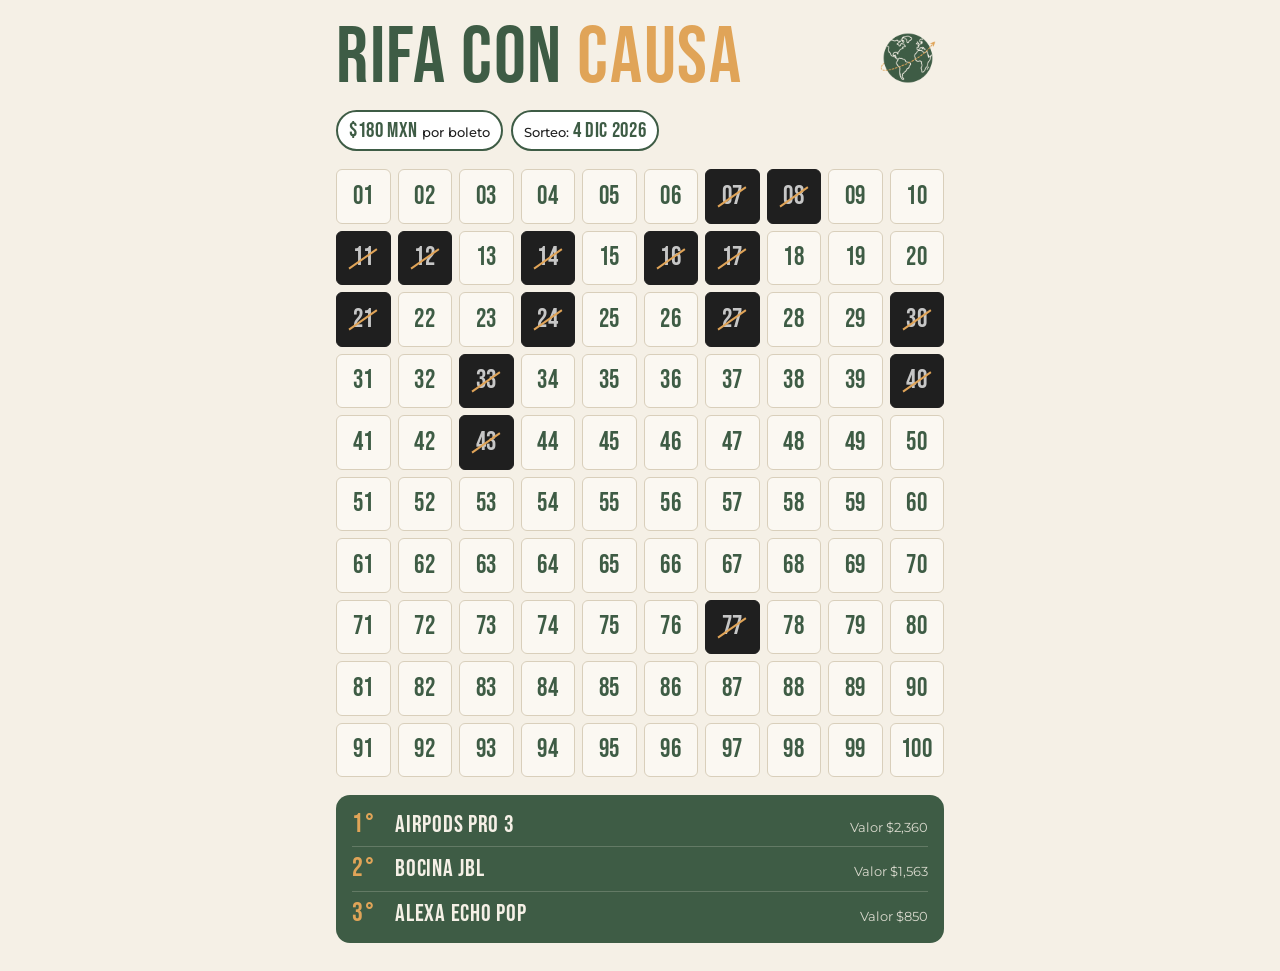
==== commit dac8a1bf: "Rifa: 15 boletos vendidos (+16, +27) Co-Authored-By: Claude Opus 5.5 <noreply@anthropic.com>" ====
--- a/rifa/index.html
+++ b/rifa/index.html
@@ -15,7 +15,8 @@
   <link rel="preconnect" href="https://fonts.gstatic.com" crossorigin>
   <link href="https://fonts.googleapis.com/css2?family=Bebas+Neue&family=Montserrat:wght@500;600&display=swap" rel="stylesheet">
 
-  <link rel="stylesheet" href="rifa.css">
+  <!-- ?v= obliga al navegador a bajar la versión nueva; súbelo al cambiar rifa.css o rifa.js -->
+  <link rel="stylesheet" href="rifa.css?v=3">
 </head>
 <body>
   <main class="contenedor">
@@ -43,6 +44,6 @@
 
   </main>
 
-  <script src="rifa.js"></script>
+  <script src="rifa.js?v=3"></script>
 </body>
 </html>
